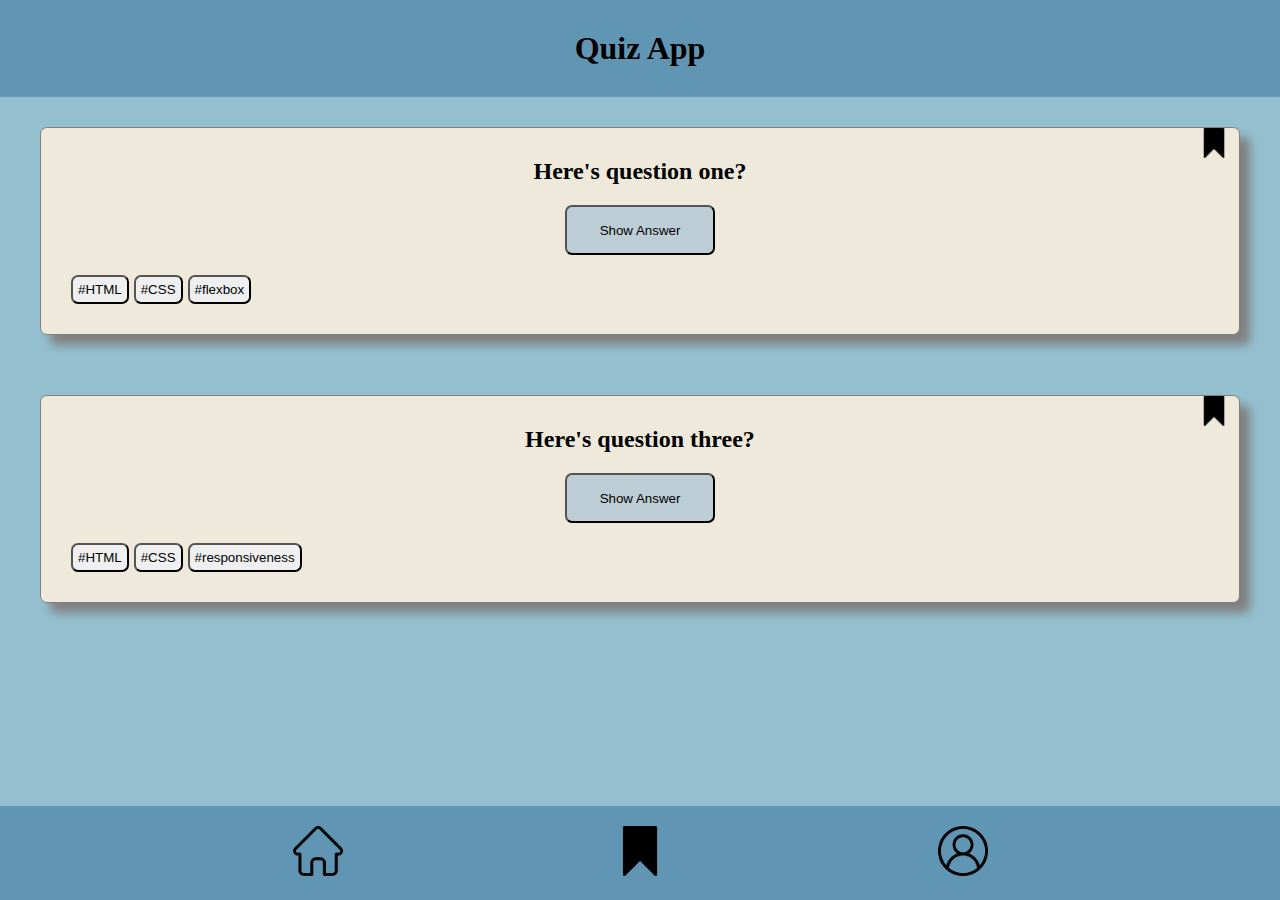
==== bookmarks.html @ d120692b "add bookmarks page" ====
<!DOCTYPE html>
<html lang="en">
<head>
    <meta charset="UTF-8">
    <meta http-equiv="X-UA-Compatible" content="IE=edge">
    <meta name="viewport" content="width=device-width, initial-scale=1.0">
    <link rel="stylesheet" href="./style/styles.css">
    <title>Laya's Quiz App</title>
</head>
<body>
    <header>
        <h1>Quiz App</h1>
    </header>
    <main>
        <section class="q-container">
            <img class="bookmark bookmark-filled" src="./assets//bookmark_filled.png" alt="bookmark">
            <h2>Here's question one?</h2>
            <div class="answer-container">
                <button class="btn btn-answer-show">Show Answer</button>
                <p class="p-answer">This is the answer!</p>
            </div>
            <div class="tags-container">
                <button class="btn btn-tag">#HTML</button>
                <button class="btn btn-tag">#CSS</button>
                <button class="btn btn-tag">#flexbox</button>
            </div>
        </section>
        <section class="q-container">
            <img class="bookmark bookmark-filled" src="./assets//bookmark_filled.png" alt="bookmark">
            <h2>Here's question three?</h2>
            <div class="answer-container">
                <button class="btn btn-answer-show">Show Answer</button>
                <p class="p-answer">This is the answer!</p>
            </div>
            <div class="tags-container">
                <button class="btn btn-tag">#HTML</button>
                <button class="btn btn-tag">#CSS</button>
                <button class="btn btn-tag">#responsiveness</button>
            </div>
        </section>
    </main>
    <footer>
                <a href="./index.html">
                    <img src="./assets/home.png" class="icon" alt="homepage icon">
                </a>
                <a href="./bookmarks.html">
                    <img src="./assets/bookmark_filled.png" class="icon" alt="bookmarks icon">
                </a>

                <a href="#">
                    <img src="./assets/profile.png" class="icon" alt="profile icon">
                </a>
    </footer>
</body>
</html>
---- style/styles.css ----
:root{
    --navbar-color: #6096B4;
    --body-color: #93BFCF;
    --card-color: #EEE9DA;
    --button-color: #BDCDD6;
}

*{
    box-sizing: border-box;
    margin: 0;
    padding:0
}

body{
    min-height: 100vh;
    background-color: var(--body-color);

}

header{
    background-color: var(--navbar-color);
    text-align: center;
}

.bookmark{
    height: 30px;
}

h1{
    padding: 30px;
}

main{
    display: flex;
    flex-direction: column;
    justify-content: space-around;
    margin-bottom: 150px;
}

.q-container{
    background-color:var(--card-color);
    margin: 30px 40px;
    padding: 30px;
    border: 1px solid gray;
    box-shadow: 10px 10px 10px gray;
    border-radius: 7px;
    position: relative;
    display: flex;
    flex-direction: column;
    align-items: center;
}

.bookmark{
    position: absolute;
    right: 10px;
    top:0;
}

.btn{
    text-align: center;
    border-radius: 7px;
}

.btn-answer-show{
    width: 150px;
    height: 50px;
    background-color:var(--button-color);
    margin: 20px;
}

.p-answer{
    display: none;
}

.answer-container:focus-within p{
    display: block;
    text-align: center;
    padding-bottom: 15px;
}

.tags-container{
    width: 100%;
    display: flex;
    justify-content: start;
    gap: 5px
}

.btn-tag{
    padding: 5px;
}

footer{
background-color: var(--navbar-color);
position: fixed;
bottom: 0;
width: 100%;
padding: 20px;
display: flex;
justify-content: space-evenly;
}

.icon{
    height: 50px;
}

/* austricksen
ausgetrickst haben */
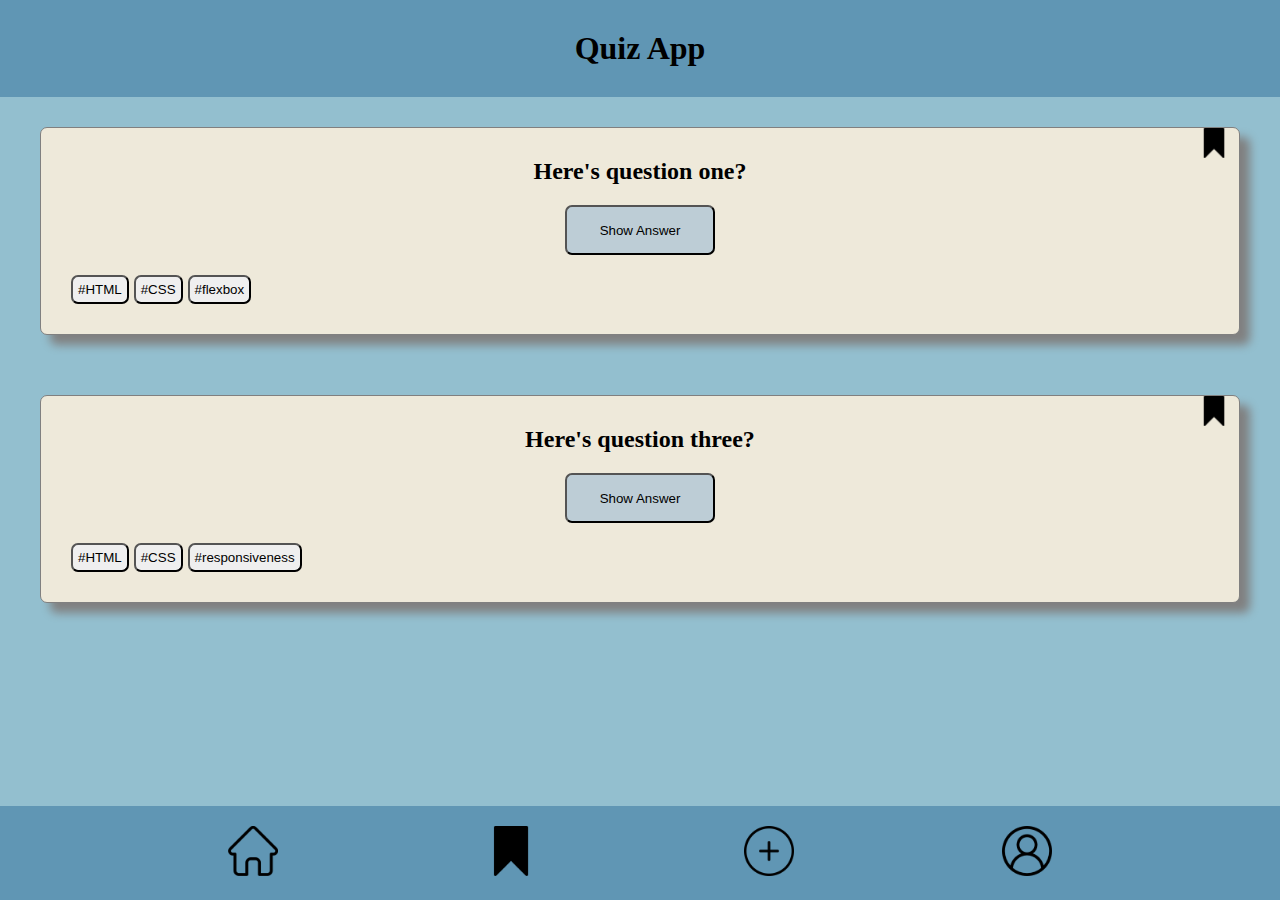
==== commit d3105d88: "add form page" ====
--- a/bookmarks.html
+++ b/bookmarks.html
@@ -43,11 +43,13 @@
                 <a href="./index.html">
                     <img src="./assets/home.png" class="icon" alt="homepage icon">
                 </a>
-                <a href="./bookmarks.html">
+                <a href="#">
                     <img src="./assets/bookmark_filled.png" class="icon" alt="bookmarks icon">
                 </a>
-
-                <a href="#">
+                <a href="./form.html">
+                    <img src="./assets/add.png" class="icon" alt="add icon">
+                </a>
+                <a href="./profile.html">
                     <img src="./assets/profile.png" class="icon" alt="profile icon">
                 </a>
     </footer>
--- a/style/styles.css
+++ b/style/styles.css
@@ -104,5 +104,116 @@
     height: 50px;
 }
 
+.icon-profile{
+    height: 30px;
+}
+
+.btn-counter{
+    border: solid 1px;
+    border-radius: 5px;
+    padding: 10px;
+    min-width: 80px;
+}
+
+.main-profile{
+    padding: 40px;
+    gap: 50px;
+}
+
+.sect{
+    display: flex;
+    align-items: center;
+    justify-content: space-around;
+}
+
+.form-main{
+    padding: 40px;
+    gap: 20px;
+}
+
+.form-input{
+    margin-bottom: 15px;
+    border-radius: 7px;
+}
+
+.btn-container{
+    display: flex;
+    justify-content: center;
+}
+
+.btn-submit{
+    margin:0;
+}
+
+
+
+
+
+
+
+
 /* austricksen
-ausgetrickst haben */+ausgetrickst haben */
+
+/* The switch - the box around the slider */
+.switch {
+    position: relative;
+    display: inline-block;
+    width: 60px;
+    height: 34px;
+  }
+  
+  /* Hide default HTML checkbox */
+  .switch input {
+    opacity: 0;
+    width: 0;
+    height: 0;
+  }
+  
+  /* The slider */
+  .slider {
+    position: absolute;
+    cursor: pointer;
+    top: 0;
+    left: 0;
+    right: 0;
+    bottom: 0;
+    background-color: #ccc;
+    -webkit-transition: .4s;
+    transition: .4s;
+  }
+  
+  .slider:before {
+    position: absolute;
+    content: "";
+    height: 26px;
+    width: 26px;
+    left: 4px;
+    bottom: 4px;
+    background-color: white;
+    -webkit-transition: .4s;
+    transition: .4s;
+  }
+  
+  input:checked + .slider {
+    background-color: #2196F3;
+  }
+  
+  input:focus + .slider {
+    box-shadow: 0 0 1px #2196F3;
+  }
+  
+  input:checked + .slider:before {
+    -webkit-transform: translateX(26px);
+    -ms-transform: translateX(26px);
+    transform: translateX(26px);
+  }
+  
+  /* Rounded sliders */
+  .slider.round {
+    border-radius: 34px;
+  }
+  
+  .slider.round:before {
+    border-radius: 50%;
+  }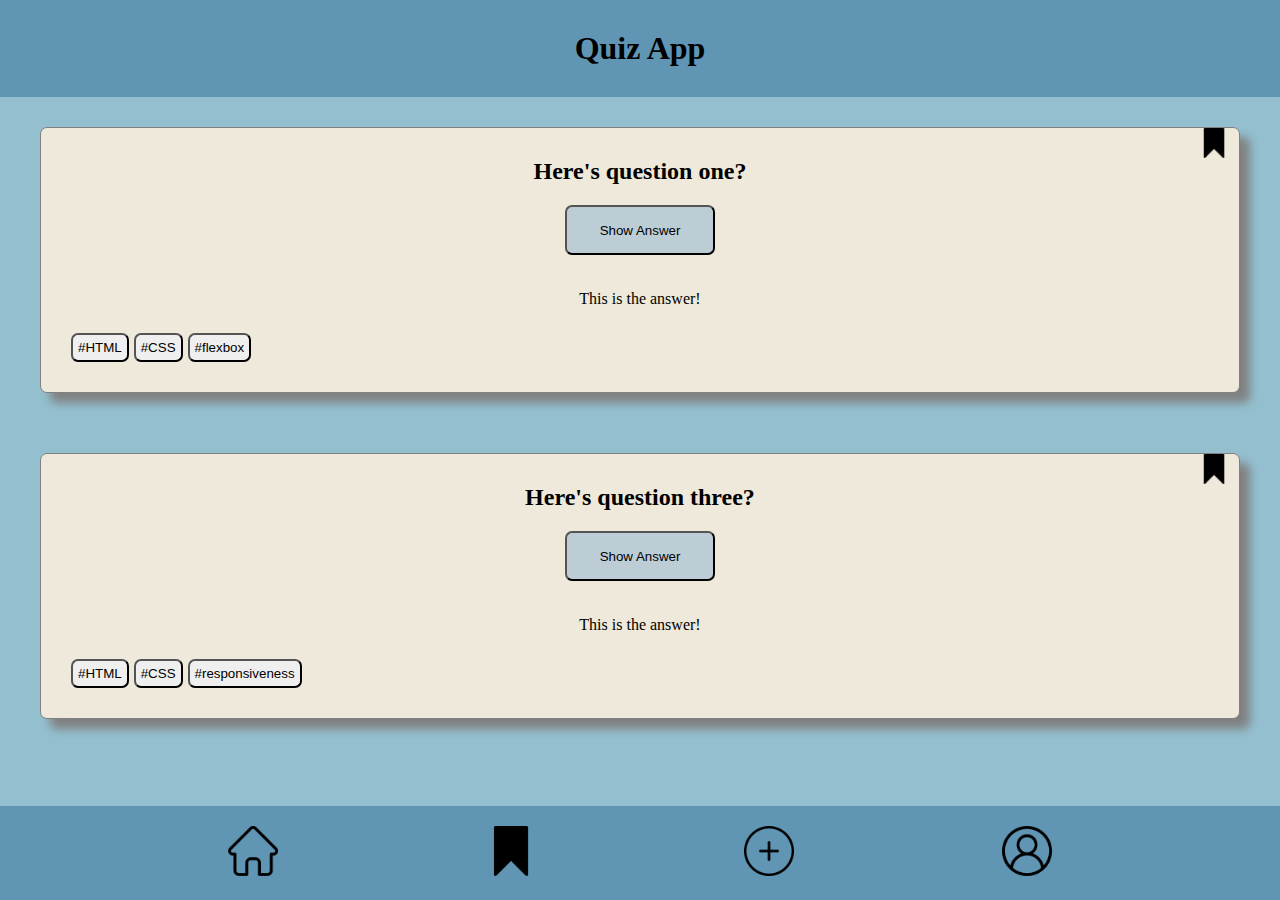
==== commit 2286611c: "add toggle to bookmark and answer button" ====
--- a/bookmarks.html
+++ b/bookmarks.html
@@ -11,7 +11,7 @@
     <header>
         <h1>Quiz App</h1>
     </header>
-    <main>
+    <main class="container">
         <section class="q-container">
             <img class="bookmark bookmark-filled" src="./assets//bookmark_filled.png" alt="bookmark">
             <h2>Here's question one?</h2>
--- a/style/styles.css
+++ b/style/styles.css
@@ -25,13 +25,16 @@
 
 .bookmark{
     height: 30px;
+    position: absolute;
+    right: 10px;
+    top:0;
 }
 
 h1{
     padding: 30px;
 }
 
-main{
+.container{
     display: flex;
     flex-direction: column;
     justify-content: space-around;
@@ -51,12 +54,6 @@
     align-items: center;
 }
 
-.bookmark{
-    position: absolute;
-    right: 10px;
-    top:0;
-}
-
 .btn{
     text-align: center;
     border-radius: 7px;
@@ -69,21 +66,17 @@
     margin: 20px;
 }
 
-.p-answer{
-    display: none;
-}
-
-.answer-container:focus-within p{
-    display: block;
+ .p-answer{
     text-align: center;
-    padding-bottom: 15px;
+    margin: 15px;
 }
 
 .tags-container{
     width: 100%;
     display: flex;
     justify-content: start;
-    gap: 5px
+    gap: 5px;
+    margin-top: 10px;
 }
 
 .btn-tag{
@@ -126,7 +119,7 @@
     justify-content: space-around;
 }
 
-.form-main{
+.form-container{
     padding: 40px;
     gap: 20px;
 }
